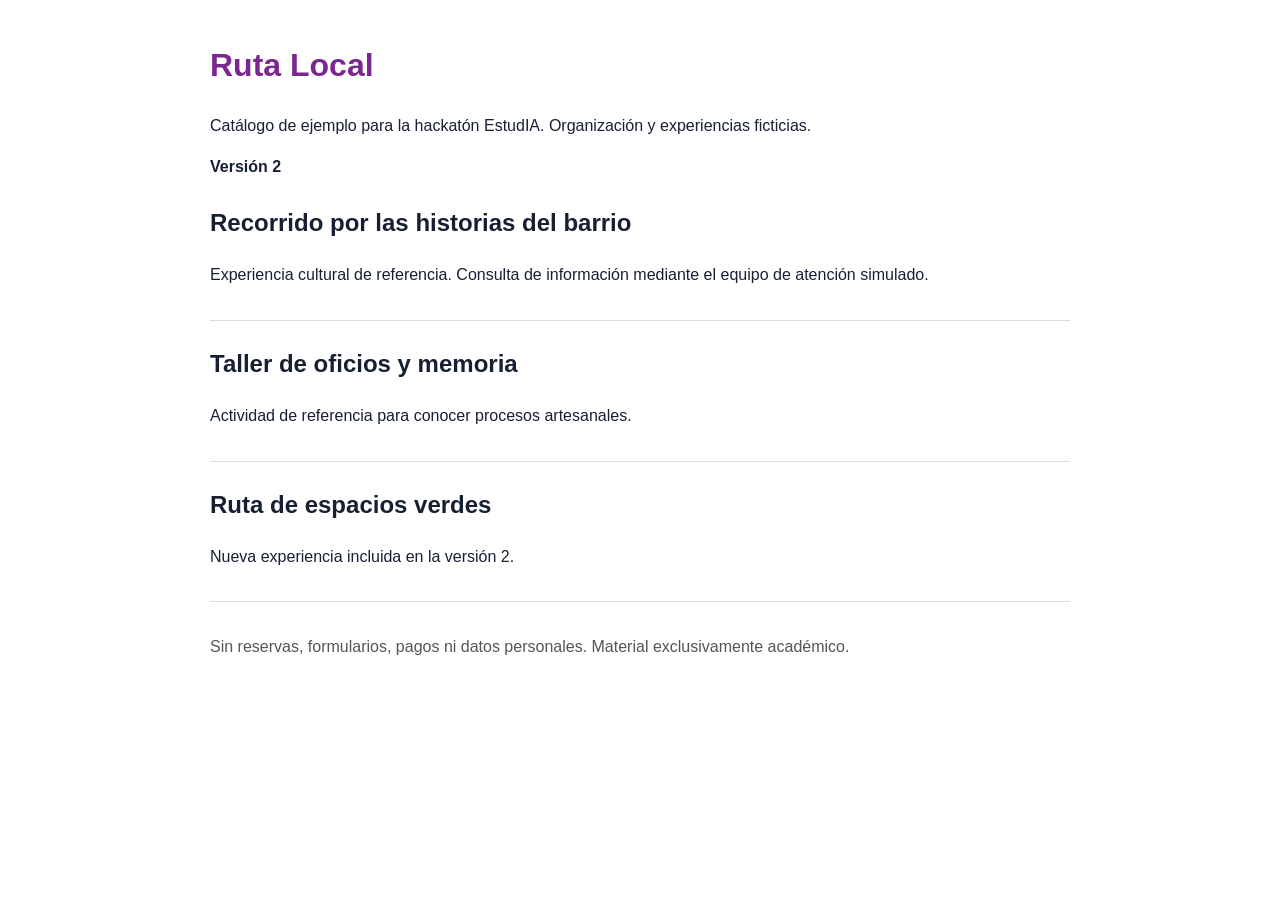
==== sitio_v2/index.html @ 911c99d7 "Estructura proyecto y documentación inicial" ====
<!doctype html><html lang="es"><head><meta charset="utf-8"><meta name="viewport" content="width=device-width, initial-scale=1"><title>Ruta Local - Catálogo ficticio</title><link rel="stylesheet" href="styles.css"></head><body><h1>Ruta Local</h1><p>Catálogo de ejemplo para la hackatón EstudIA. Organización y experiencias ficticias.</p><p><strong>Versión 2</strong></p><article><h2>Recorrido por las historias del barrio</h2><p>Experiencia cultural de referencia. Consulta de información mediante el equipo de atención simulado.</p></article><article><h2>Taller de oficios y memoria</h2><p>Actividad de referencia para conocer procesos artesanales.</p></article><article><h2>Ruta de espacios verdes</h2><p>Nueva experiencia incluida en la versión 2.</p></article><footer>Sin reservas, formularios, pagos ni datos personales. Material exclusivamente académico.</footer></body></html>
---- sitio_v2/styles.css ----
body{font-family:Arial,sans-serif;max-width:860px;margin:40px auto;padding:0 24px;color:#172033;line-height:1.6}h1{color:#7b2691}article{margin:24px 0;padding-bottom:16px;border-bottom:1px solid #ddd}footer{margin-top:32px;color:#555}
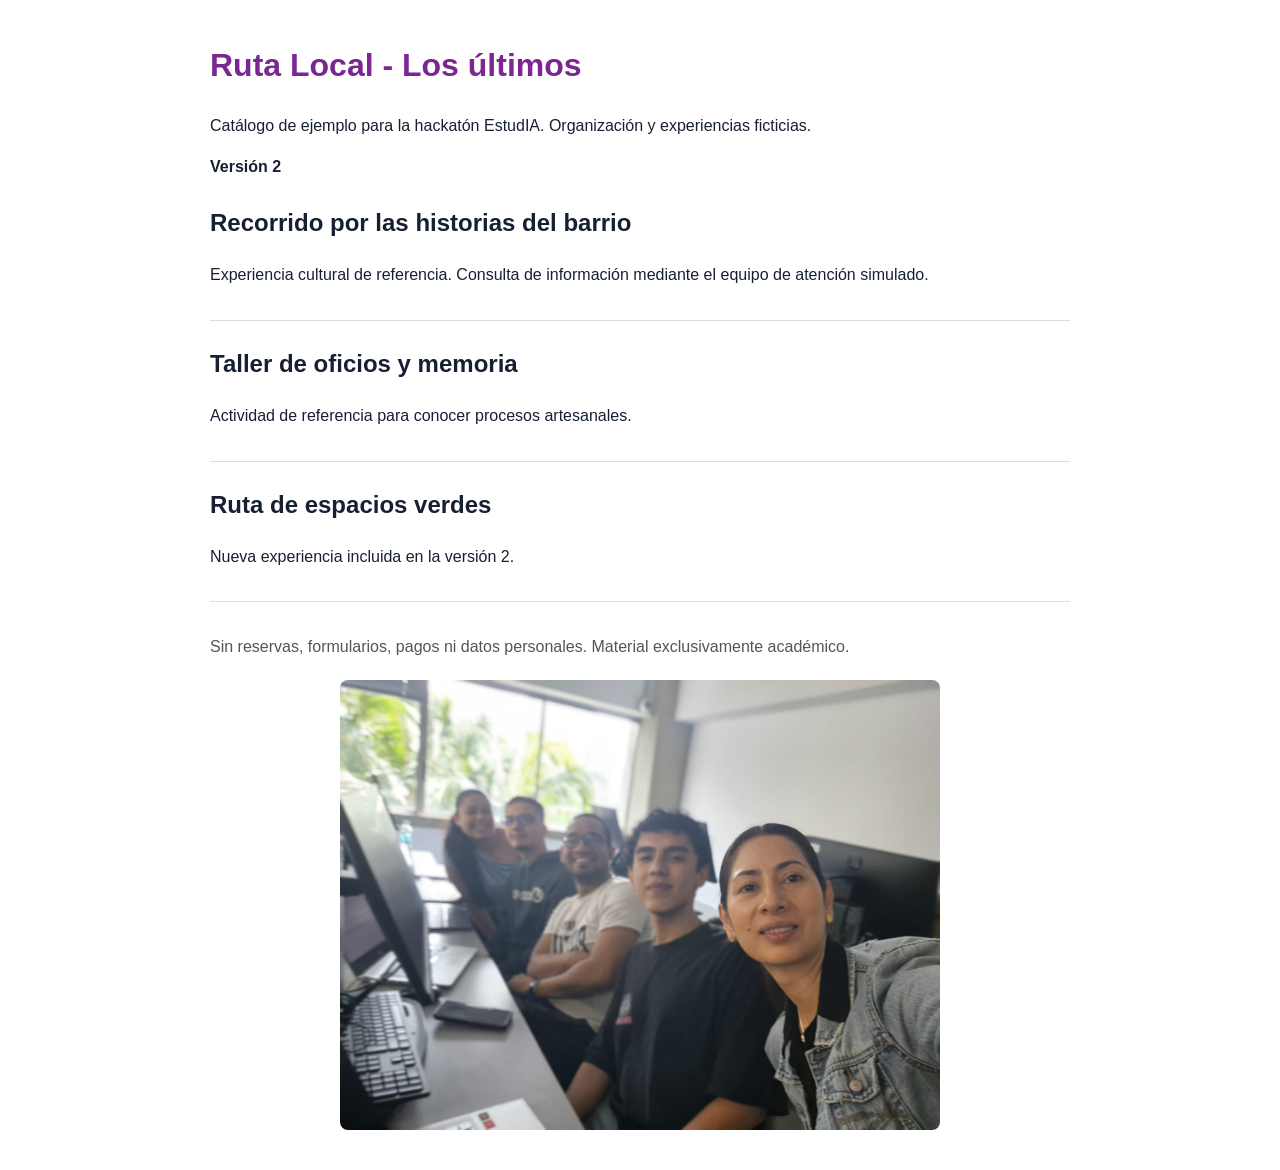
==== commit f3210dca: "Versión 2 actualizada para pruebas" ====
--- a/sitio_v2/index.html
+++ b/sitio_v2/index.html
@@ -1 +1,30 @@
-<!doctype html><html lang="es"><head><meta charset="utf-8"><meta name="viewport" content="width=device-width, initial-scale=1"><title>Ruta Local - Catálogo ficticio</title><link rel="stylesheet" href="styles.css"></head><body><h1>Ruta Local</h1><p>Catálogo de ejemplo para la hackatón EstudIA. Organización y experiencias ficticias.</p><p><strong>Versión 2</strong></p><article><h2>Recorrido por las historias del barrio</h2><p>Experiencia cultural de referencia. Consulta de información mediante el equipo de atención simulado.</p></article><article><h2>Taller de oficios y memoria</h2><p>Actividad de referencia para conocer procesos artesanales.</p></article><article><h2>Ruta de espacios verdes</h2><p>Nueva experiencia incluida en la versión 2.</p></article><footer>Sin reservas, formularios, pagos ni datos personales. Material exclusivamente académico.</footer></body></html>+<!doctype html>
+<html lang="es">
+<head>
+  <meta charset="utf-8">
+  <meta name="viewport" content="width=device-width, initial-scale=1">
+  <title>Ruta Local - Catálogo ficticio</title>
+  <link rel="stylesheet" href="styles.css">
+</head>
+<body>
+  <h1>Ruta Local - Los últimos</h1>
+  <p>Catálogo de ejemplo para la hackatón EstudIA. Organización y experiencias ficticias.</p>
+  <p><strong>Versión 2</strong></p>
+  <article>
+    <h2>Recorrido por las historias del barrio</h2>
+    <p>Experiencia cultural de referencia. Consulta de información mediante el equipo de atención simulado.</p>
+  </article>
+  <article>
+    <h2>Taller de oficios y memoria</h2>
+    <p>Actividad de referencia para conocer procesos artesanales.</p>
+  </article>
+  <article>
+    <h2>Ruta de espacios verdes</h2>
+    <p>Nueva experiencia incluida en la versión 2.</p>
+  </article>
+  <footer>
+    <p>Sin reservas, formularios, pagos ni datos personales. Material exclusivamente académico.</p>
+    <img class="team-photo" src="../images/team.jpeg" alt="Equipo de Ruta Local">
+  </footer>
+</body>
+</html>
--- a/sitio_v2/styles.css
+++ b/sitio_v2/styles.css
@@ -1 +1 @@
-body{font-family:Arial,sans-serif;max-width:860px;margin:40px auto;padding:0 24px;color:#172033;line-height:1.6}h1{color:#7b2691}article{margin:24px 0;padding-bottom:16px;border-bottom:1px solid #ddd}footer{margin-top:32px;color:#555}+body{font-family:Arial,sans-serif;max-width:860px;margin:40px auto;padding:0 24px;color:#172033;line-height:1.6}h1{color:#7b2691}article{margin:24px 0;padding-bottom:16px;border-bottom:1px solid #ddd}footer{margin-top:32px;color:#555}.team-photo{display:block;width:min(100%,600px);height:auto;margin:20px auto 0;border-radius:8px}
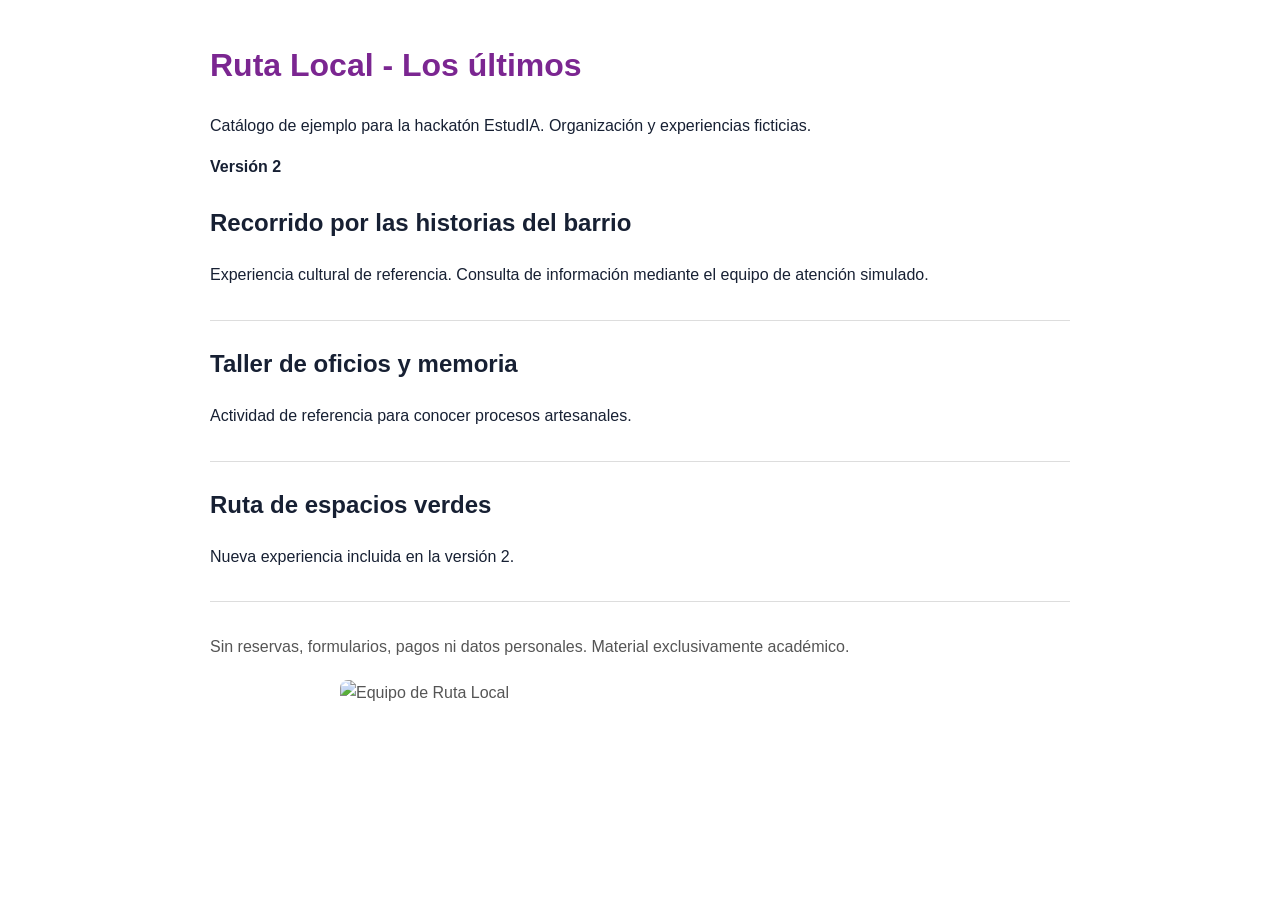
==== commit b28c5322: "Actualización V2" ====
--- a/sitio_v2/index.html
+++ b/sitio_v2/index.html
@@ -24,7 +24,7 @@
   </article>
   <footer>
     <p>Sin reservas, formularios, pagos ni datos personales. Material exclusivamente académico.</p>
-    <img class="team-photo" src="../images/team.jpeg" alt="Equipo de Ruta Local">
+    <img class="team-photo" src="images/team.jpeg" alt="Equipo de Ruta Local">
   </footer>
 </body>
 </html>
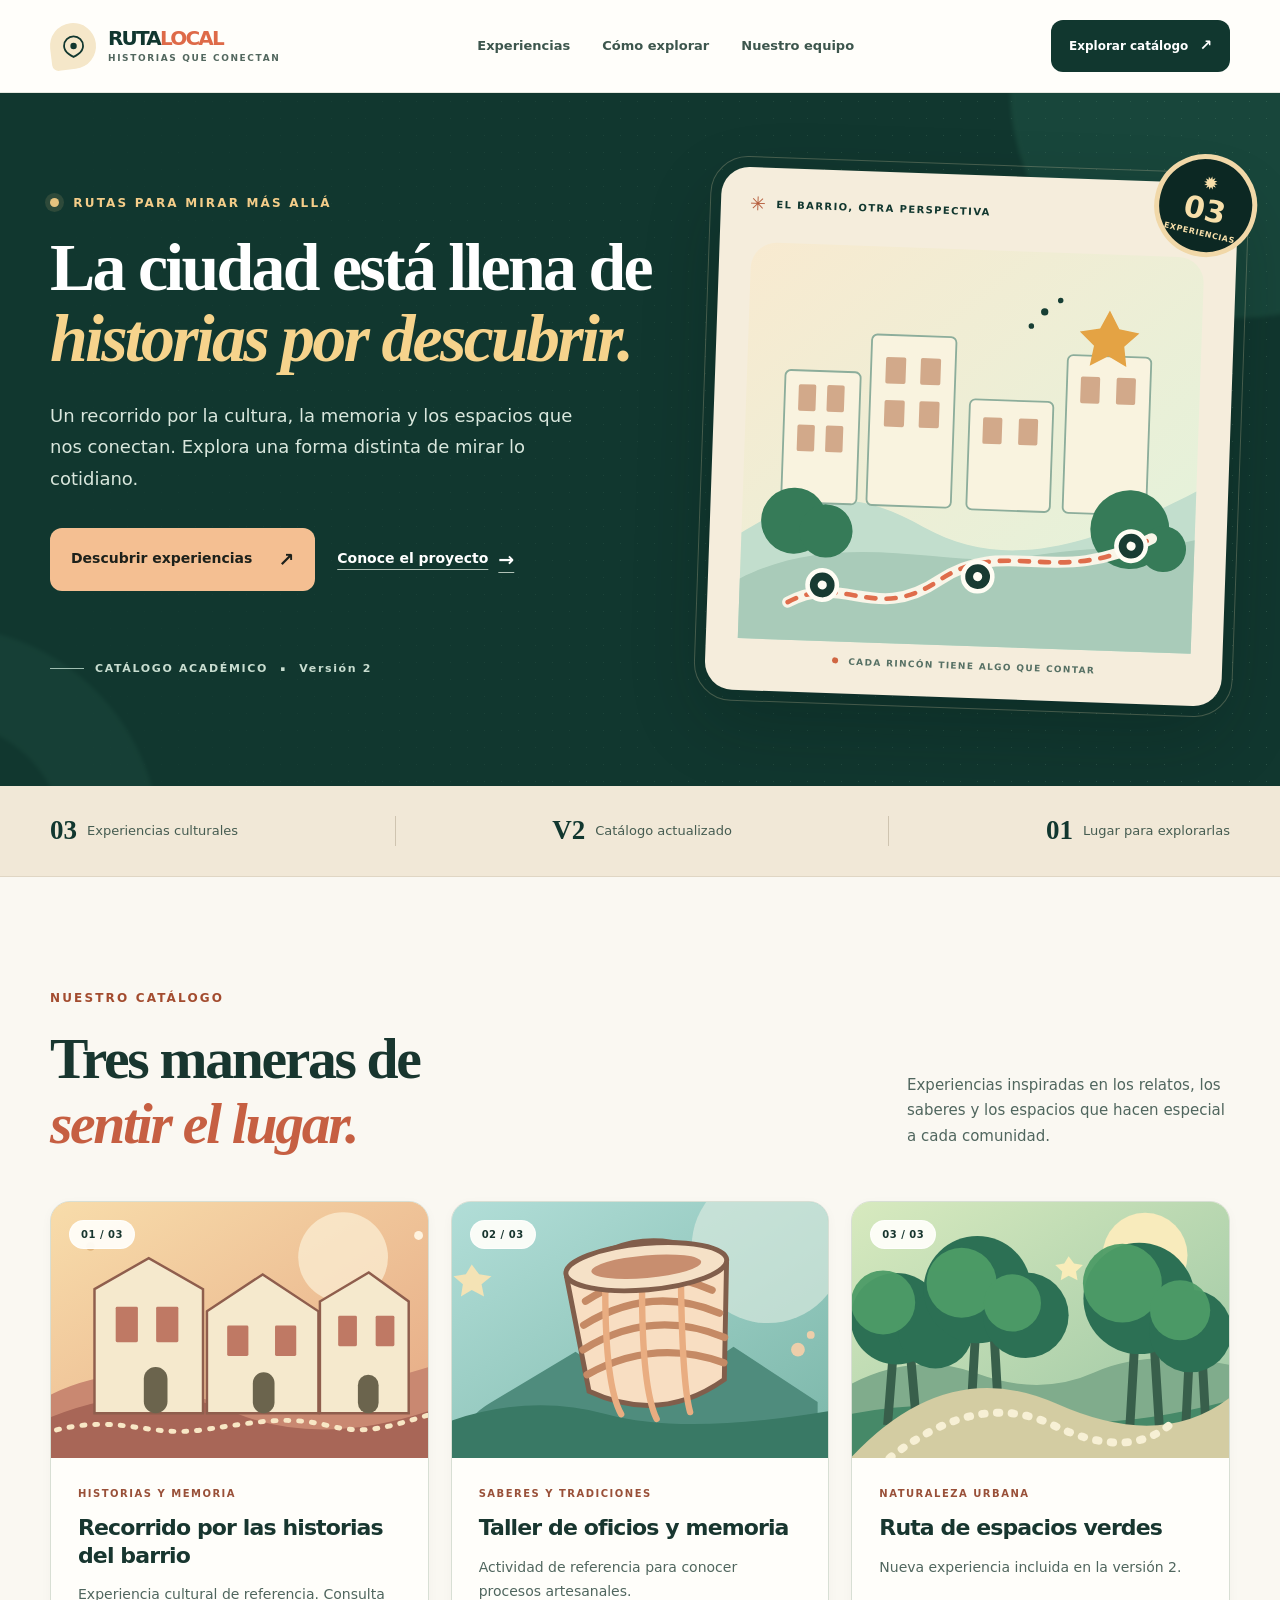
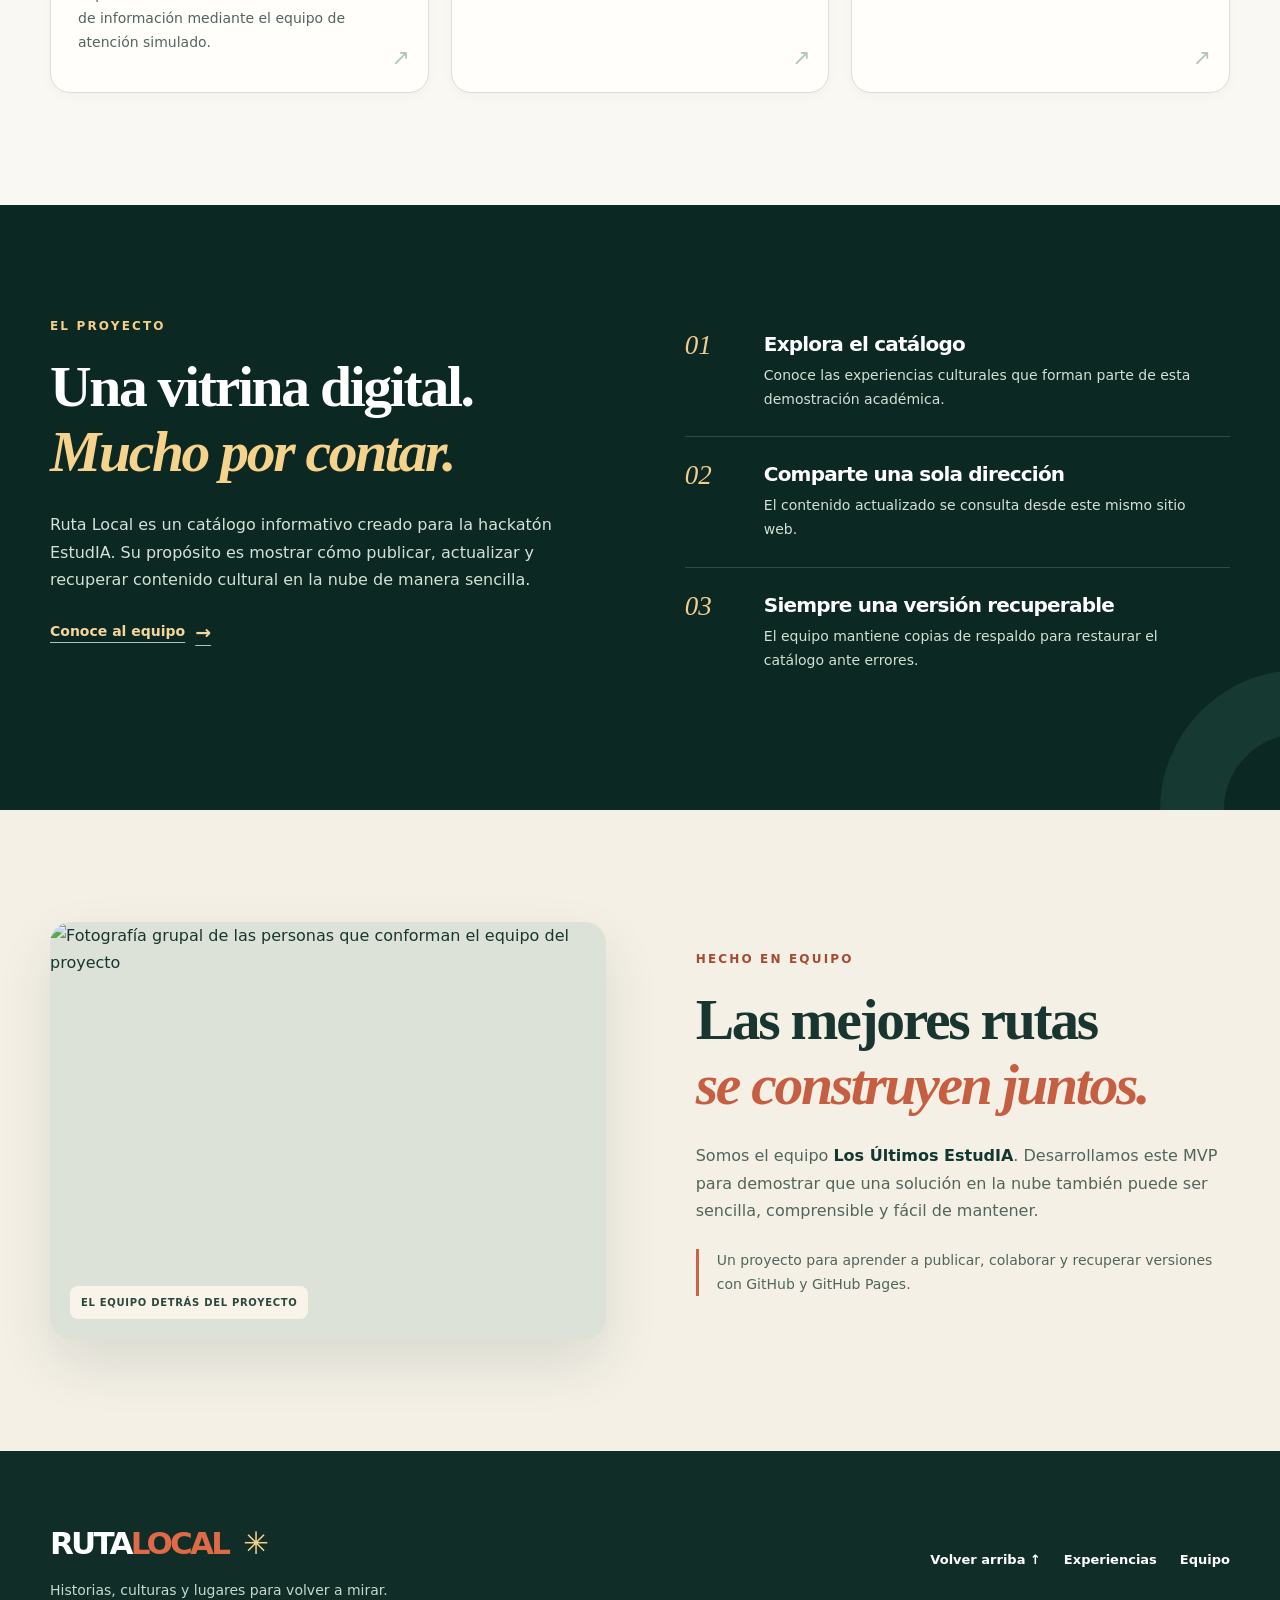
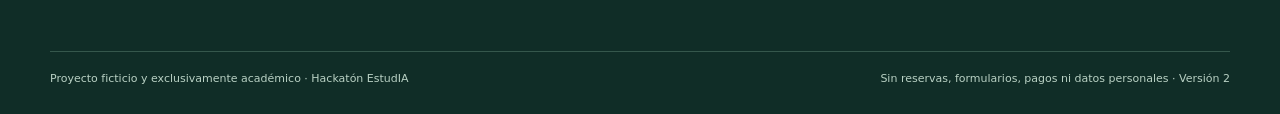
==== commit e8e2f458: "Mejorar diseño y respaldos de Ruta Local" ====
--- a/sitio_v2/index.html
+++ b/sitio_v2/index.html
@@ -3,28 +3,185 @@
 <head>
   <meta charset="utf-8">
   <meta name="viewport" content="width=device-width, initial-scale=1">
-  <title>Ruta Local - Catálogo ficticio</title>
+  <meta name="theme-color" content="#11372f">
+  <meta name="description" content="Ruta Local: un catálogo académico de experiencias culturales, historias de barrio, oficios y recorridos por espacios verdes.">
+  <title>Ruta Local | Historias que nos conectan</title>
+  <link rel="icon" type="image/svg+xml" href="images/favicon.svg">
   <link rel="stylesheet" href="styles.css">
 </head>
 <body>
-  <h1>Ruta Local - Los últimos</h1>
-  <p>Catálogo de ejemplo para la hackatón EstudIA. Organización y experiencias ficticias.</p>
-  <p><strong>Versión 2</strong></p>
-  <article>
-    <h2>Recorrido por las historias del barrio</h2>
-    <p>Experiencia cultural de referencia. Consulta de información mediante el equipo de atención simulado.</p>
-  </article>
-  <article>
-    <h2>Taller de oficios y memoria</h2>
-    <p>Actividad de referencia para conocer procesos artesanales.</p>
-  </article>
-  <article>
-    <h2>Ruta de espacios verdes</h2>
-    <p>Nueva experiencia incluida en la versión 2.</p>
-  </article>
-  <footer>
-    <p>Sin reservas, formularios, pagos ni datos personales. Material exclusivamente académico.</p>
-    <img class="team-photo" src="images/team.jpeg" alt="Equipo de Ruta Local">
-  </footer>
+  <a class="skip-link" href="#contenido">Saltar al contenido principal</a>
+  <div class="site-shell" id="inicio">
+    <header class="site-header">
+      <div class="container header-inner">
+        <a class="brand" href="#inicio" aria-label="Ruta Local, volver al inicio">
+          <span class="brand-mark" aria-hidden="true">
+            <svg width="25" height="25" viewBox="0 0 25 25" fill="none">
+              <path d="M12.5 2.5c-5.3 0-9.5 4.2-9.5 9.5 0 7 9.5 11 9.5 11s9.5-4 9.5-11c0-5.3-4.2-9.5-9.5-9.5Z" stroke="currentColor" stroke-width="1.8"/>
+              <circle cx="12.5" cy="12" r="3.2" fill="currentColor"/>
+            </svg>
+          </span>
+          <span class="brand-word">RUTA<span>LOCAL</span><small>Historias que conectan</small></span>
+        </a>
+        <nav class="primary-nav" aria-label="Navegación principal">
+          <a href="#experiencias">Experiencias</a>
+          <a href="#como-funciona">Cómo explorar</a>
+          <a href="#equipo">Nuestro equipo</a>
+        </nav>
+        <a class="header-link" href="#experiencias">Explorar catálogo <span aria-hidden="true">↗</span></a>
+      </div>
+    </header>
+
+    <main id="contenido">
+      <section class="hero" aria-labelledby="hero-titulo">
+        <div class="hero-orb hero-orb-one" aria-hidden="true"></div>
+        <div class="hero-orb hero-orb-two" aria-hidden="true"></div>
+        <div class="container hero-grid">
+          <div class="hero-copy">
+            <p class="eyebrow eyebrow-light"><span class="signal-dot" aria-hidden="true"></span> RUTAS PARA MIRAR MÁS ALLÁ</p>
+            <h1 id="hero-titulo">La ciudad está llena de <em>historias por descubrir.</em></h1>
+            <p class="hero-description">Un recorrido por la cultura, la memoria y los espacios que nos conectan. Explora una forma distinta de mirar lo cotidiano.</p>
+            <div class="hero-actions">
+              <a class="btn btn-coral" href="#experiencias">Descubrir experiencias <span aria-hidden="true">↗</span></a>
+              <a class="text-link" href="#como-funciona">Conoce el proyecto <span aria-hidden="true">→</span></a>
+            </div>
+            <div class="hero-meta">
+              <span class="meta-line" aria-hidden="true"></span>
+              <span>CATÁLOGO ACADÉMICO</span>
+              <span class="meta-separator" aria-hidden="true">·</span>
+              <span>Versión 2</span>
+            </div>
+          </div>
+
+          <div class="hero-visual" aria-label="Ilustración de un recorrido con tres lugares para descubrir" role="img">
+            <div class="visual-heading"><span class="visual-spark" aria-hidden="true">✳</span> EL BARRIO, OTRA PERSPECTIVA</div>
+            <svg class="route-illustration" viewBox="0 0 520 460" aria-hidden="true" focusable="false">
+              <defs>
+                <linearGradient id="sky" x1="0" x2="1" y1="0" y2="1"><stop stop-color="#f8ead0"/><stop offset="1" stop-color="#e1f3dc"/></linearGradient>
+                <linearGradient id="street" x1="0" x2="0" y1="0" y2="1"><stop stop-color="#dce8db"/><stop offset="1" stop-color="#cbd9c8"/></linearGradient>
+              </defs>
+              <rect x="13" y="15" width="494" height="432" rx="28" fill="url(#sky)"/>
+              <path d="M13 332c73-51 130-49 198-13 88 45 178 18 296-49v177H13Z" fill="#c2decd"/>
+              <path d="M13 382c110-61 230-17 309-34 76-17 140-12 185-25v124H13Z" fill="#a9cbb9"/>
+              <g fill="#f9f3df" stroke="#8cad9b" stroke-width="2">
+                <rect x="55" y="153" width="82" height="144" rx="6"/><rect x="148" y="111" width="92" height="186" rx="6"/>
+                <rect x="257" y="178" width="91" height="120" rx="6"/><rect x="362" y="126" width="91" height="172" rx="6"/>
+              </g>
+              <g fill="#d2a98a"><rect x="70" y="168" width="19" height="29" rx="2"/><rect x="101" y="168" width="19" height="29" rx="2"/><rect x="70" y="212" width="19" height="29" rx="2"/><rect x="101" y="212" width="19" height="29" rx="2"/><rect x="164" y="135" width="22" height="29" rx="2"/><rect x="202" y="135" width="22" height="29" rx="2"/><rect x="164" y="182" width="22" height="29" rx="2"/><rect x="202" y="182" width="22" height="29" rx="2"/><rect x="272" y="197" width="21" height="29" rx="2"/><rect x="311" y="197" width="21" height="29" rx="2"/><rect x="377" y="149" width="21" height="29" rx="2"/><rect x="416" y="149" width="21" height="29" rx="2"/></g>
+              <g fill="#367b58"><circle cx="70" cy="317" r="36"/><circle cx="105" cy="327" r="29"/><circle cx="436" cy="314" r="43"/><circle cx="473" cy="334" r="25"/></g>
+              <g fill="none" stroke="#f9f5e8" stroke-width="12" stroke-linecap="round"><path d="M66 406C127 371 161 427 231 376s129 6 229-53"/></g>
+              <path d="M66 406C127 371 161 427 231 376s129 6 229-53" stroke="#df6d4b" stroke-width="5" stroke-linecap="round" stroke-dasharray="10 12" fill="none"/>
+              <g fill="#183b32" stroke="#fffdf4" stroke-width="5"><circle cx="103" cy="386" r="16"/><circle cx="272" cy="371" r="16"/><circle cx="438" cy="332" r="16"/></g>
+              <g fill="#fffdf4"><circle cx="103" cy="386" r="5"/><circle cx="272" cy="371" r="5"/><circle cx="438" cy="332" r="5"/></g>
+              <path d="M406 76l11 20 22 4-16 15 3 22-20-11-20 11 4-22-16-15 22-4Z" fill="#e4a344"/>
+              <g fill="#173f35"><circle cx="335" cy="80" r="4"/><circle cx="352" cy="67" r="3"/><circle cx="321" cy="96" r="3"/></g>
+            </svg>
+            <div class="visual-stamp"><span aria-hidden="true">✹</span> 03 <small>EXPERIENCIAS</small></div>
+            <div class="visual-caption"><span class="caption-dot" aria-hidden="true"></span> CADA RINCÓN TIENE ALGO QUE CONTAR</div>
+          </div>
+        </div>
+      </section>
+
+      <section class="intro-strip" aria-label="Resumen del catálogo">
+        <div class="container intro-strip-inner">
+          <span><strong>03</strong> Experiencias culturales</span>
+          <span class="strip-divider" aria-hidden="true"></span>
+          <span><strong>V2</strong> Catálogo actualizado</span>
+          <span class="strip-divider" aria-hidden="true"></span>
+          <span><strong>01</strong> Lugar para explorarlas</span>
+        </div>
+      </section>
+
+      <section id="experiencias" class="section experiences" aria-labelledby="experiencias-titulo">
+        <div class="container">
+          <div class="section-heading">
+            <div>
+              <p class="eyebrow">NUESTRO CATÁLOGO</p>
+              <h2 id="experiencias-titulo">Tres maneras de <span>sentir el lugar.</span></h2>
+            </div>
+            <p>Experiencias inspiradas en los relatos, los saberes y los espacios que hacen especial a cada comunidad.</p>
+          </div>
+          <div class="experience-grid">
+            <article class="experience-card">
+              <div class="card-media card-media-one"><img src="images/historias.svg" alt="" width="800" height="520" loading="lazy"><span class="card-number">01 / 03</span></div>
+              <div class="card-body">
+                <p class="card-kicker">HISTORIAS Y MEMORIA</p>
+                <h3>Recorrido por las historias del barrio</h3>
+                <p>Experiencia cultural de referencia. Consulta de información mediante el equipo de atención simulado.</p>
+                <span class="card-decoration" aria-hidden="true">↗</span>
+              </div>
+            </article>
+            <article class="experience-card">
+              <div class="card-media card-media-two"><img src="images/oficios.svg" alt="" width="800" height="520" loading="lazy"><span class="card-number">02 / 03</span></div>
+              <div class="card-body">
+                <p class="card-kicker">SABERES Y TRADICIONES</p>
+                <h3>Taller de oficios y memoria</h3>
+                <p>Actividad de referencia para conocer procesos artesanales.</p>
+                <span class="card-decoration" aria-hidden="true">↗</span>
+              </div>
+            </article>
+            <article class="experience-card">
+              <div class="card-media card-media-three"><img src="images/espacios-verdes.svg" alt="" width="800" height="520" loading="lazy"><span class="card-number">03 / 03</span></div>
+              <div class="card-body">
+                <p class="card-kicker">NATURALEZA URBANA</p>
+                <h3>Ruta de espacios verdes</h3>
+                <p>Nueva experiencia incluida en la versión 2.</p>
+                <span class="card-decoration" aria-hidden="true">↗</span>
+              </div>
+            </article>
+          </div>
+        </div>
+      </section>
+
+      <section class="section process-section" id="como-funciona" aria-labelledby="proyecto-titulo">
+        <div class="container process-grid">
+          <div class="process-intro">
+            <p class="eyebrow eyebrow-light">EL PROYECTO</p>
+            <h2 id="proyecto-titulo">Una vitrina digital. <em>Mucho por contar.</em></h2>
+            <p>Ruta Local es un catálogo informativo creado para la hackatón EstudIA. Su propósito es mostrar cómo publicar, actualizar y recuperar contenido cultural en la nube de manera sencilla.</p>
+            <a class="text-link text-link-light" href="#equipo">Conoce al equipo <span aria-hidden="true">→</span></a>
+          </div>
+          <ol class="process-list">
+            <li><span class="step-number">01</span><div><h3>Explora el catálogo</h3><p>Conoce las experiencias culturales que forman parte de esta demostración académica.</p></div></li>
+            <li><span class="step-number">02</span><div><h3>Comparte una sola dirección</h3><p>El contenido actualizado se consulta desde este mismo sitio web.</p></div></li>
+            <li><span class="step-number">03</span><div><h3>Siempre una versión recuperable</h3><p>El equipo mantiene copias de respaldo para restaurar el catálogo ante errores.</p></div></li>
+          </ol>
+        </div>
+      </section>
+
+      <section class="section team-section" id="equipo" aria-labelledby="equipo-titulo">
+        <div class="container team-grid">
+          <div class="team-media">
+            <img src="images/team.jpeg" alt="Fotografía grupal de las personas que conforman el equipo del proyecto" width="1000" height="750" loading="lazy" decoding="async">
+            <span class="team-image-label">EL EQUIPO DETRÁS DEL PROYECTO</span>
+          </div>
+          <div class="team-copy">
+            <p class="eyebrow">HECHO EN EQUIPO</p>
+            <h2 id="equipo-titulo">Las mejores rutas <span>se construyen juntos.</span></h2>
+            <p>Somos el equipo <strong>Los Últimos EstudIA</strong>. Desarrollamos este MVP para demostrar que una solución en la nube también puede ser sencilla, comprensible y fácil de mantener.</p>
+            <p class="team-note">Un proyecto para aprender a publicar, colaborar y recuperar versiones con GitHub y GitHub Pages.</p>
+          </div>
+        </div>
+      </section>
+    </main>
+
+    <footer class="site-footer">
+      <div class="container footer-main">
+        <div>
+          <span class="footer-brand">RUTA<span>LOCAL</span><span class="footer-asterisk" aria-hidden="true">✳</span></span>
+          <p>Historias, culturas y lugares para volver a mirar.</p>
+        </div>
+        <div class="footer-links">
+          <a href="#inicio">Volver arriba ↑</a>
+          <a href="#experiencias">Experiencias</a>
+          <a href="#equipo">Equipo</a>
+        </div>
+      </div>
+      <div class="container footer-bottom">
+        <p>Proyecto ficticio y exclusivamente académico · Hackatón EstudIA</p>
+        <p>Sin reservas, formularios, pagos ni datos personales · Versión 2</p>
+      </div>
+    </footer>
+  </div>
 </body>
-</html>+</html>
--- a/sitio_v2/styles.css
+++ b/sitio_v2/styles.css
@@ -1 +1,194 @@
-body{font-family:Arial,sans-serif;max-width:860px;margin:40px auto;padding:0 24px;color:#172033;line-height:1.6}h1{color:#7b2691}article{margin:24px 0;padding-bottom:16px;border-bottom:1px solid #ddd}footer{margin-top:32px;color:#555}.team-photo{display:block;width:min(100%,600px);height:auto;margin:20px auto 0;border-radius:8px}+:root {
+  color-scheme: light;
+  --ink: #18362f;
+  --forest: #11372f;
+  --forest-deep: #0c2823;
+  --accent: #de6a48;
+  --accent-hover: #c95637;
+  --sun: #f6d38c;
+  --cream: #faf8f2;
+  --sand: #eeeae0;
+  --paper: #fffefa;
+  --muted: #50665e;
+  --border: #d8dfd4;
+  --shadow: 0 24px 55px rgba(18,48,38,.11);
+}
+*, *::before, *::after { box-sizing: border-box; }
+html { scroll-behavior: smooth; scroll-padding-top: 108px; }
+body { margin: 0; background: var(--cream); color: var(--ink); font: 400 16px/1.7 system-ui, -apple-system, "Segoe UI", Roboto, sans-serif; -webkit-font-smoothing: antialiased; }
+img, svg { max-width: 100%; }
+img { display: block; }
+a { color: inherit; }
+a:focus-visible { outline: 3px solid #ef9c43; outline-offset: 5px; border-radius: 4px; }
+::selection { background: #f4c57d; color: var(--forest-deep); }
+.container { width: min(1180px, calc(100% - 48px)); margin-inline: auto; }
+.skip-link { position: absolute; top: -90px; left: 16px; z-index: 20; background: #fff; color: var(--forest); padding: 12px 20px; border: 2px solid var(--forest); font-weight: 750; }
+.skip-link:focus { top: 14px; }
+.site-header { position: relative; z-index: 5; background: var(--paper); border-bottom: 1px solid #e5e8e0; }
+.header-inner { display: flex; align-items: center; justify-content: space-between; gap: 26px; min-height: 92px; }
+.brand { display: inline-flex; align-items: center; gap: 12px; min-width: max-content; text-decoration: none; color: var(--forest); }
+.brand-mark { width: 46px; height: 46px; display: grid; place-items: center; background: #f5e7c9; border-radius: 50% 50% 50% 14%; transform: rotate(-7deg); }
+.brand-mark svg { transform: rotate(7deg); }
+.brand-word { display: block; font-weight: 900; font-size: 20px; line-height: 1.08; letter-spacing: -.09em; }
+.brand-word > span, .footer-brand > span:first-child { color: var(--accent); }
+.brand-word small { display: block; margin-top: 4px; font-size: 9px; line-height: 1.25; font-weight: 800; letter-spacing: .18em; color: #52675e; text-transform: uppercase; }
+.primary-nav { display: flex; flex-wrap: wrap; justify-content: center; gap: clamp(16px, 2.5vw, 38px); }
+.primary-nav a { text-decoration: none; font-size: 13px; font-weight: 750; color: #3d564d; }
+.primary-nav a:hover, .footer-links a:hover { color: var(--accent-hover); }
+.header-link { text-decoration: none; background: var(--forest); color: white; font-size: 12px; font-weight: 800; padding: 13px 18px; border-radius: 12px; white-space: nowrap; transition: transform .2s, background .2s; }
+.header-link:hover { background: #1d5446; transform: translateY(-2px); }
+.header-link span { padding-left: 7px; font-size: 15px; }
+.hero { position: relative; overflow: hidden; background: var(--forest); color: white; isolation: isolate; }
+.hero::before { content: ""; position: absolute; inset: 0; opacity: .15; background-image: radial-gradient(#c0f4d0 .75px,transparent .75px); background-size: 17px 17px; mask-image: linear-gradient(90deg,transparent,black); z-index: -1; }
+.hero-orb { position: absolute; border-radius: 100%; filter: blur(2px); opacity: .23; z-index: -1; }
+.hero-orb-one { width: 460px; height: 460px; background: #337b63; right: -190px; top: -235px; }
+.hero-orb-two { width: 440px; height: 440px; border: 95px solid #285c4d; left: -280px; bottom: -280px; }
+.hero-grid { min-height: 645px; display: grid; grid-template-columns: 1.08fr .92fr; align-items: center; gap: 56px; padding-block: 82px 88px; }
+.hero-copy { position: relative; z-index: 1; }
+.eyebrow { font-size: 12px; font-weight: 850; letter-spacing: .18em; line-height: 1.55; color: #a34c2f; text-transform: uppercase; margin: 0 0 20px; }
+.eyebrow-light { color: #f4cd89; }
+.signal-dot { display: inline-block; width: 9px; height: 9px; margin-right: 8px; border-radius: 50%; background: #e6c37f; box-shadow: 0 0 0 5px #e6c37f22; }
+h1,h2,h3,p { margin-top: 0; }
+h1,h2,h3 { letter-spacing: -.04em; }
+h1, h2 { font-family: Georgia, "Times New Roman", serif; font-weight: 600; }
+h1 { font-size: clamp(3.4rem, 5.3vw, 5.85rem); line-height: 1.045; max-width: 730px; margin-bottom: 25px; text-wrap: balance; }
+h1 em { color: var(--sun); font-style: italic; }
+.hero-description { max-width: 540px; color: #d9e7dd; font-size: clamp(16px, 1.55vw, 18px); line-height: 1.75; margin-bottom: 34px; }
+.hero-actions { display: flex; flex-wrap: wrap; align-items: center; gap: 22px; }
+.btn { display: inline-flex; align-items: center; gap: 26px; padding: 15px 21px; border-radius: 12px; font-size: 14px; font-weight: 850; text-decoration: none; transition: background .2s, transform .2s; }
+.btn:hover { transform: translateY(-3px); }
+.btn-coral { color: #1d211b; background: #f4bf92; }
+.btn-coral:hover { background: #f6d3ae; }
+.btn span, .text-link span { font-size: 19px; }
+.text-link { display: inline-flex; align-items: center; gap: 10px; color: #fff; text-decoration: underline; text-decoration-color: #b0c1b6; text-underline-offset: 6px; font-size: 14px; font-weight: 750; }
+.text-link:hover { color: var(--sun); }
+.hero-meta { display: flex; align-items: center; gap: 11px; margin-top: 69px; font-size: 11px; font-weight: 750; letter-spacing: .15em; color: #c8ddd0; }
+.meta-line { display: inline-block; width: 34px; height: 1px; background: #9ebdb0; }
+.meta-separator { font-size: 20px; line-height: .8; }
+.hero-visual { position: relative; width: 100%; max-width: 520px; margin-inline: auto; border-radius: 28px; padding: 20px; background: #f5eddc; box-shadow: 0 29px 75px rgba(4,21,18,.24); color: var(--forest); transform: rotate(2deg); }
+.hero-visual::before { content: ""; position: absolute; inset: -11px; border: 1px solid rgba(241,222,181,.24); border-radius: 38px; z-index: -1; }
+.visual-heading { display: flex; gap: 9px; align-items: center; padding-left: 9px; font-size: 10px; font-weight: 900; letter-spacing: .14em; }
+.visual-spark { font-size: 19px; color: #b65d3c; }
+.route-illustration { width: 100%; margin: 9px auto 0; display: block; }
+.visual-stamp { position: absolute; top: -29px; right: -19px; width: 103px; height: 103px; display: flex; flex-direction: column; align-items: center; justify-content: center; border: 5px solid #f1d8a8; border-radius: 50%; background: var(--forest-deep); color: #f7dfaa; font: 800 30px/1 system-ui; transform: rotate(11deg); }
+.visual-stamp > span { font-size: 18px; margin-bottom: 3px; }
+.visual-stamp small { font-size: 8px; letter-spacing: .08em; margin-top: 5px; }
+.visual-caption { padding: 1px 5px 3px; text-align: center; font-size: 9px; font-weight: 850; letter-spacing: .15em; color: #567064; }
+.caption-dot { display: inline-block; width: 6px; height: 6px; background: #d06642; border-radius: 50%; margin-right: 6px; vertical-align: 1px; }
+.intro-strip { background: #f1e8d7; border-bottom: 1px solid #e0d6c4; }
+.intro-strip-inner { min-height: 90px; display: flex; justify-content: space-between; align-items: center; gap: 20px; }
+.intro-strip span:not(.strip-divider) { display: flex; align-items: center; gap: 10px; font-size: 13px; color: #465c51; }
+.intro-strip strong { font-family: Georgia,serif; font-size: 27px; font-weight: 700; color: var(--forest); }
+.strip-divider { height: 30px; width: 1px; background: #cfc4b0; }
+.section { padding-block: 112px; }
+.section-heading { display: flex; align-items: end; justify-content: space-between; gap: 45px; margin-bottom: 45px; }
+h2 { margin-bottom: 0; font-size: clamp(2.5rem, 4.5vw, 4.25rem); line-height: 1.12; text-wrap: balance; }
+h2 span { color: #c65f42; font-style: italic; }
+.section-heading > div { max-width: 670px; }
+.section-heading > p { max-width: 323px; margin-bottom: 7px; color: var(--muted); font-size: 15px; }
+.experience-grid { display: grid; grid-template-columns: repeat(3,minmax(0,1fr)); gap: 22px; }
+.experience-card { display: flex; flex-direction: column; background: #fffefa; border: 1px solid var(--border); border-radius: 20px; overflow: hidden; box-shadow: 0 3px 12px rgba(15,45,35,.03); transition: transform .25s, box-shadow .25s; }
+.experience-card:hover { transform: translateY(-6px); box-shadow: var(--shadow); }
+.card-media { position: relative; aspect-ratio: 1.47; overflow: hidden; }
+.card-media img { width: 100%; height: 100%; object-fit: cover; transition: transform .35s; }
+.experience-card:hover .card-media img { transform: scale(1.03); }
+.card-media-one { background: #f1c690; }
+.card-media-two { background: #bfd8d4; }
+.card-media-three { background: #d6e3b9; }
+.card-number { position: absolute; left: 18px; top: 18px; border: 1px solid #ffffffaa; border-radius: 30px; background: #fffefaee; padding: 5px 11px; font-size: 10px; font-weight: 850; letter-spacing: .05em; }
+.card-body { position: relative; flex: 1; padding: 27px 27px 37px; }
+.card-kicker { font-size: 10px; font-weight: 900; letter-spacing: .15em; color: #995038; margin-bottom: 12px; }
+h3 { font-size: 22px; line-height: 1.25; margin-bottom: 14px; font-weight: 800; }
+.card-body > p:not(.card-kicker) { color: var(--muted); font-size: 14px; margin: 0; line-height: 1.7; max-width: 27em; }
+.card-decoration { position: absolute; right: 18px; bottom: 15px; color: #b1c6b6; font-size: 22px; }
+.process-section { background: var(--forest-deep); color: white; position: relative; overflow: hidden; }
+.process-section::after { content: ""; position: absolute; width: 280px; height: 280px; border-radius: 50%; border: 64px solid #1d453b; right: -160px; bottom: -140px; opacity: .6; pointer-events: none; }
+.process-grid { display: grid; grid-template-columns: 1fr 1fr; gap: clamp(50px, 7vw, 120px); }
+.process-intro h2 { max-width: 510px; }
+.process-intro h2 em { color: var(--sun); font-style: italic; }
+.process-intro > p:not(.eyebrow) { max-width: 520px; margin-block: 27px 23px; color: #d3e1d8; font-size: 16px; }
+.text-link-light { color: #f5d59e; }
+.process-list { padding: 0; margin: 15px 0 0; list-style: none; }
+.process-list li { display: grid; grid-template-columns: 59px 1fr; gap: 20px; padding-block: 25px; border-bottom: 1px solid rgba(236,242,231,.17); }
+.process-list li:first-child { padding-top: 0; }
+.process-list li:last-child { border: none; }
+.step-number { font: italic 27px/1 Georgia,serif; color: #f0ce91; }
+.process-list h3 { font-size: 20px; margin-bottom: 7px; color: #fff; }
+.process-list p { margin-bottom: 0; color: #d2e0d5; font-size: 14px; max-width: 440px; }
+.team-section { background: #f4f0e6; }
+.team-grid { display: grid; grid-template-columns: 1.02fr .98fr; gap: clamp(40px, 7vw, 105px); align-items: center; }
+.team-media { position: relative; border-radius: 21px; overflow: hidden; background: #dce2d8; box-shadow: var(--shadow); }
+.team-media img { width: 100%; height: auto; aspect-ratio: 4/3; object-fit: cover; }
+.team-image-label { position: absolute; left: 20px; bottom: 20px; background: #f9f4e9; color: #2b483d; border-radius: 8px; padding: 8px 11px; font-size: 10px; font-weight: 900; letter-spacing: .07em; }
+.team-copy h2 { max-width: 545px; }
+.team-copy > p:not(.eyebrow) { margin-top: 25px; color: #52655a; font-size: 16px; max-width: 530px; }
+.team-copy strong { color: var(--forest); }
+.team-note { border-left: 3px solid #c96546; padding-left: 18px; font-size: 14px !important; }
+.site-footer { background: #102d27; color: white; }
+.footer-main { display: flex; justify-content: space-between; align-items: center; gap: 30px; padding-block: 66px 48px; }
+.footer-brand { font-weight: 900; font-size: 31px; letter-spacing: -.09em; }
+.footer-asterisk { color: #f5d28b; margin-left: 15px; }
+.footer-main p { color: #c6d9cd; margin: 10px 0 0; font-size: 14px; }
+.footer-links { display: flex; flex-wrap: wrap; gap: 23px; }
+.footer-links a { font-size: 13px; text-decoration: none; font-weight: 750; }
+.footer-bottom { display: flex; align-items: center; justify-content: space-between; flex-wrap: wrap; gap: 12px; padding-block: 18px 25px; border-top: 1px solid #35574c; }
+.footer-bottom p { margin: 0; font-size: 11px; color: #b9d1c4; }
+@media (max-width: 1050px) {
+  .hero-grid { gap: 30px; min-height: 580px; }
+  h1 { font-size: clamp(3.2rem, 5.5vw, 5.1rem); }
+  .hero-stamp { right: 0; }
+  .header-inner { gap: 16px; }
+  .primary-nav { gap: 16px; }
+}
+@media (max-width: 800px) {
+  .container { width: min(690px, calc(100% - 36px)); }
+  .header-inner { flex-wrap: wrap; padding-block: 15px; justify-content: space-between; gap: 12px; }
+  .primary-nav { order: 3; width: 100%; justify-content: flex-start; gap: 23px; padding-bottom: 4px; }
+  .header-link { font-size: 11px; padding: 11px 13px; }
+  .hero-grid, .team-grid, .process-grid { grid-template-columns: 1fr; }
+  .hero-grid { padding-block: 74px 83px; gap: 70px; }
+  h1 { font-size: clamp(3.2rem, 9vw, 5.2rem); }
+  .hero-visual { max-width: 460px; }
+  .hero-meta { margin-top: 45px; }
+  .intro-strip-inner { justify-content: center; flex-wrap: wrap; padding-block: 18px; gap: 18px; }
+  .section { padding-block: 85px; }
+  .section-heading { flex-direction: column; align-items: flex-start; gap: 15px; }
+  .section-heading > p { max-width: 530px; }
+  .experience-grid { grid-template-columns: repeat(2,1fr); }
+  .team-grid { gap: 47px; }
+  .team-media { max-width: 590px; }
+}
+@media (max-width: 580px) {
+  .container { width: calc(100% - 32px); }
+  .brand-word { font-size: 18px; }
+  .brand-mark { width: 40px; height: 40px; }
+  .header-link { padding: 10px 11px; }
+  .header-link span { display: none; }
+  .primary-nav { gap: 15px; }
+  .primary-nav a { font-size: 11px; }
+  .hero-grid { padding-block: 55px 65px; gap: 65px; }
+  h1 { font-size: clamp(2.8rem, 10.5vw, 4rem); }
+  .hero-description { font-size: 15px; }
+  .hero-actions { gap: 18px; }
+  .btn { width: 100%; justify-content: space-between; }
+  .hero-visual { width: calc(100% - 23px); }
+  .visual-stamp { right: -15px; top: -27px; width: 90px; height: 90px; font-size: 26px; }
+  .intro-strip-inner { align-items: flex-start; justify-content: flex-start; gap: 12px 18px; }
+  .intro-strip strong { font-size: 22px; }
+  .intro-strip span:not(.strip-divider) { font-size: 12px; }
+  .strip-divider { display: none; }
+  h2 { font-size: clamp(2.3rem, 9vw, 3.1rem); }
+  .section { padding-block: 67px; }
+  .experience-grid { grid-template-columns: 1fr; }
+  .card-media { aspect-ratio: 1.6; }
+  .process-grid { gap: 45px; }
+  .process-list { margin: 0; }
+  .process-list li { grid-template-columns: 47px 1fr; gap: 14px; }
+  .footer-main { flex-direction: column; align-items: flex-start; gap: 33px; }
+  .footer-links { gap: 17px; }
+  .team-image-label { left: 10px; bottom: 10px; font-size: 9px; }
+}
+@media (prefers-reduced-motion: reduce) {
+  html { scroll-behavior: auto; }
+  *, *::before, *::after { animation-duration: .01ms !important; transition-duration: .01ms !important; scroll-behavior: auto !important; }
+}
